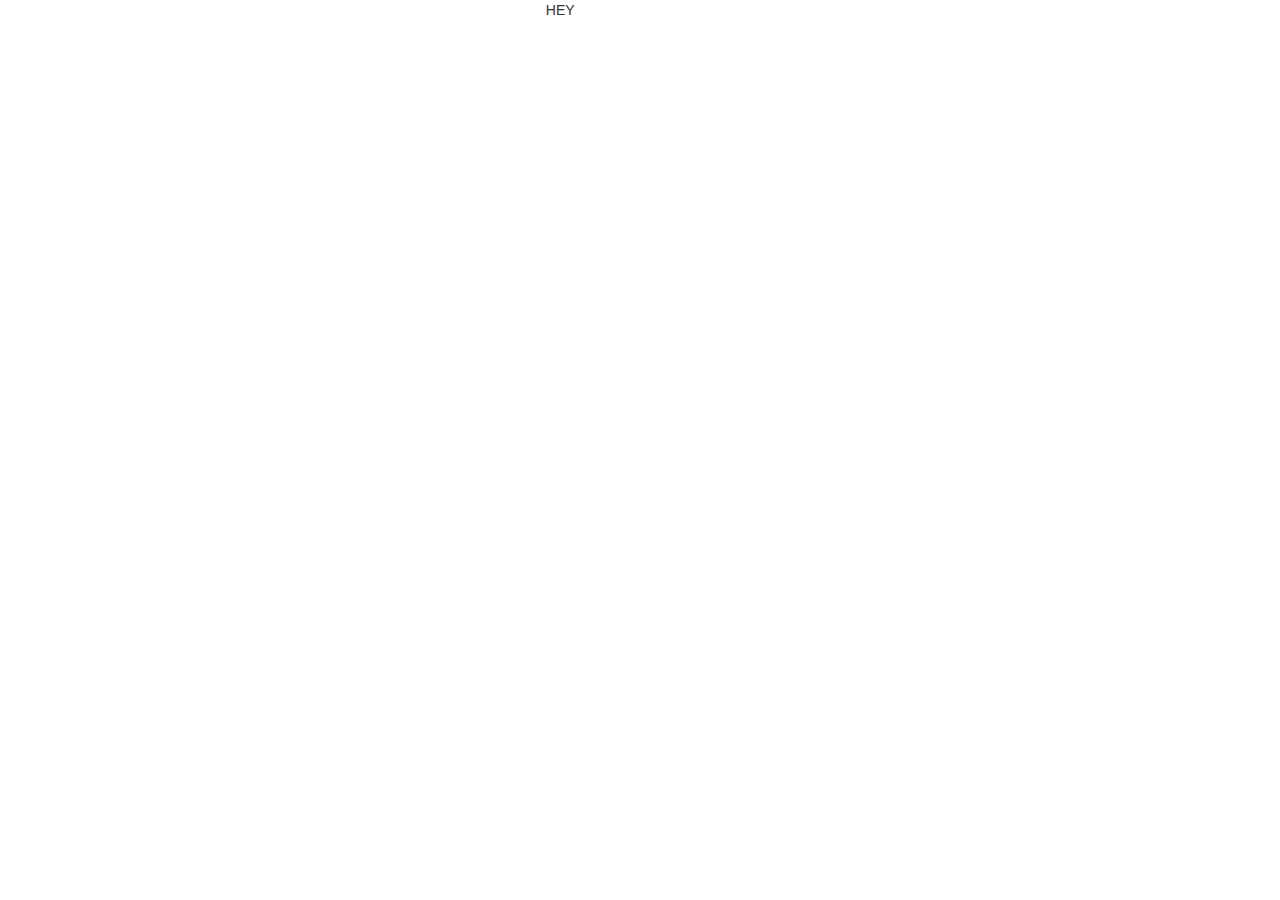
==== index.html @ 89e005dd "boot trappin" ====
<!DOCTYPE HTML>
<html>
		<head>

			<title>FH.3</title>

			<meta name="viewport" content="width=device-width, initial-scale=1">

			<meta charset="utf-8">

		<!-- CSS -->
			<link rel="stylesheet" type="text/css" href="css/styles.css">

		<!-- GOOGLE FONT -->
			

		<!-- JQUERY PLUG -->
			<script src="https://ajax.googleapis.com/ajax/libs/jquery/3.1.0/jquery.min.js">
			</script>

		<!-- CUSTOM SCRIPTS -->
			<script src="js/scripts.js"></script>

		<!-- BOOTSTRAP -->
				<!-- Latest compiled and minified CSS -->
				<link rel="stylesheet" href="https://maxcdn.bootstrapcdn.com/bootstrap/3.3.7/css/bootstrap.min.css" integrity="sha384-BVYiiSIFeK1dGmJRAkycuHAHRg32OmUcww7on3RYdg4Va+PmSTsz/K68vbdEjh4u" crossorigin="anonymous">

				<!-- Latest compiled and minified JavaScript -->
				<script src="https://maxcdn.bootstrapcdn.com/bootstrap/3.3.7/js/bootstrap.min.js" integrity="sha384-Tc5IQib027qvyjSMfHjOMaLkfuWVxZxUPnCJA7l2mCWNIpG9mGCD8wGNIcPD7Txa" crossorigin="anonymous"></script>


		</head>

	<body>
		<div class="nav row">
			<div class="col-md-4 col-md-offset-5">
				<p>HEY</p>
			</div>
		</div>

	</body>
</html>
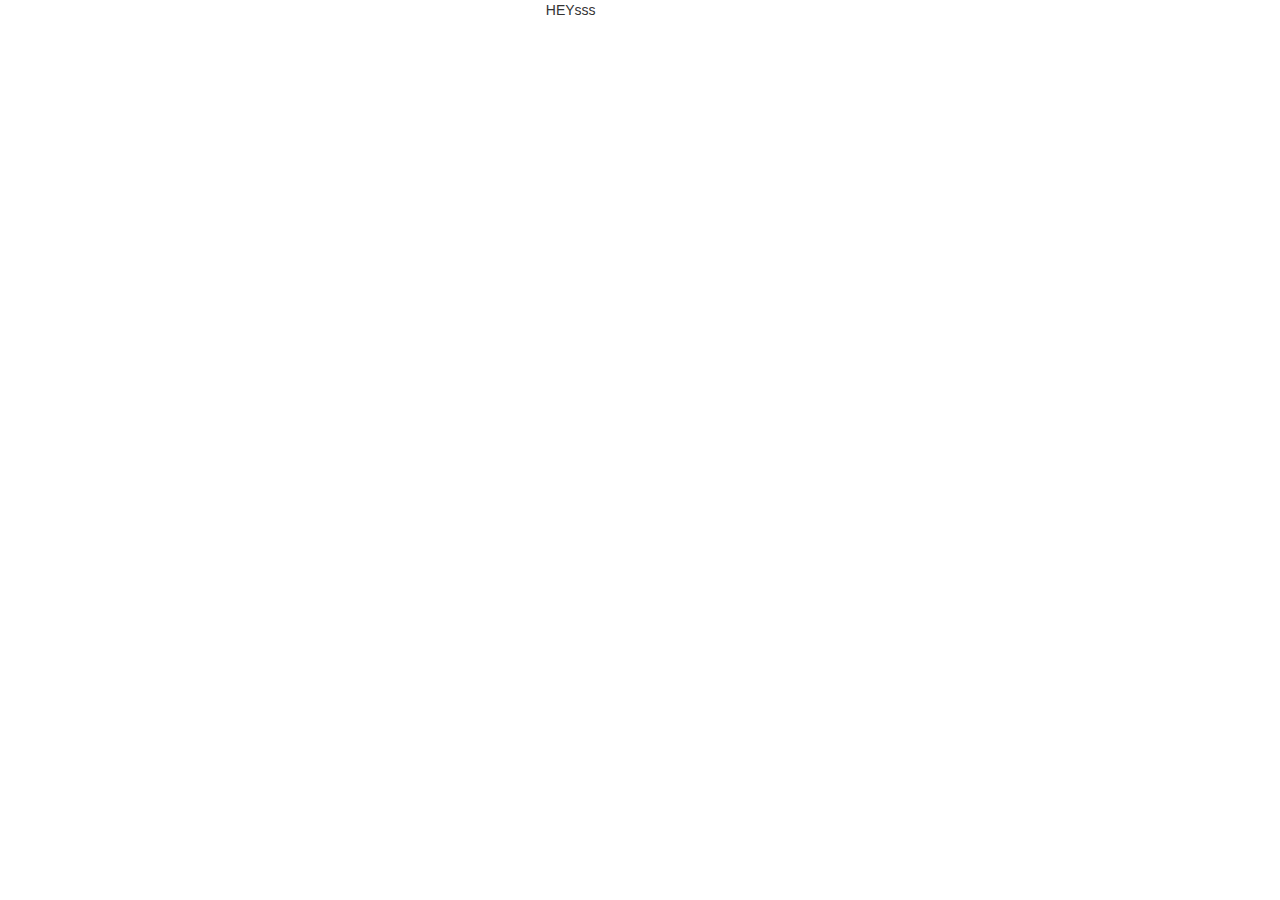
==== commit aad10963: "s" ====
--- a/index.html
+++ b/index.html
@@ -34,7 +34,7 @@
 	<body>
 		<div class="nav row">
 			<div class="col-md-4 col-md-offset-5">
-				<p>HEY</p>
+				<p>HEYsss</p>
 			</div>
 		</div>
 
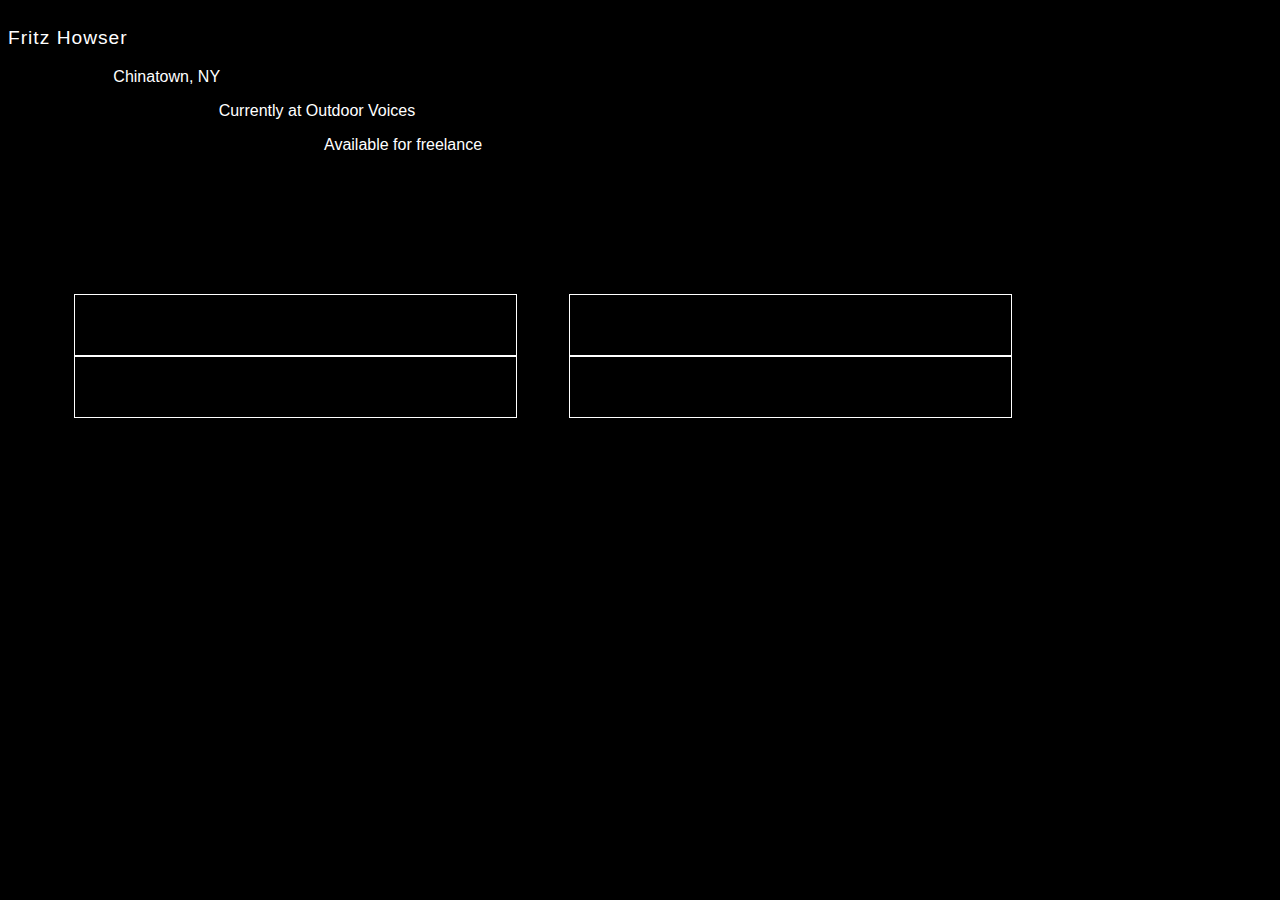
==== commit f514e8b0: "perpective" ====
--- a/index.html
+++ b/index.html
@@ -22,21 +22,57 @@
 			<script src="js/scripts.js"></script>
 
 		<!-- BOOTSTRAP -->
-				<!-- Latest compiled and minified CSS -->
-				<link rel="stylesheet" href="https://maxcdn.bootstrapcdn.com/bootstrap/3.3.7/css/bootstrap.min.css" integrity="sha384-BVYiiSIFeK1dGmJRAkycuHAHRg32OmUcww7on3RYdg4Va+PmSTsz/K68vbdEjh4u" crossorigin="anonymous">
-
-				<!-- Latest compiled and minified JavaScript -->
-				<script src="https://maxcdn.bootstrapcdn.com/bootstrap/3.3.7/js/bootstrap.min.js" integrity="sha384-Tc5IQib027qvyjSMfHjOMaLkfuWVxZxUPnCJA7l2mCWNIpG9mGCD8wGNIcPD7Txa" crossorigin="anonymous"></script>
-
+		<link rel="stylesheet" type="text/css" href="css/bootstrap.css">
 
 		</head>
 
 	<body>
-		<div class="nav row">
-			<div class="col-md-4 col-md-offset-5">
-				<p>HEYsss</p>
+	<div class="container-fluid">
+
+		<div class="row">
+			<div class=" me col-xs-offset-0">
+				<p>
+					Fritz Howser
+				</p>
+			</div>
+
+			<div class="col-xs-offset-1">
+				<p>
+					Chinatown, NY
+				</p>
+			</div>
+
+			<div class="col-xs-offset-2">
+				<p>
+					Currently at <a href="https://www.outdoorvoices.com/" target="blank">Outdoor Voices</a>
+				</p>
+			</div>
+
+			<div class="col-xs-offset-3">
+				<p>
+					Available for freelance
+				</p>
 			</div>
 		</div>
 
+			<div class="selected row col-xs-12">
+				<div class="one col-xs-4 col-xs-offset-1-2">
+
+				</div>
+
+				<div class="one two col-xs-4 col-xs-offset-1-2">
+
+				</div>
+
+				<div class="one two col-xs-4 col-xs-offset-1-2">
+
+				</div>
+
+				<div class="one two col-xs-4 col-xs-offset-1-2">
+
+				</div>
+			</div>
+	</div>
+
 	</body>
 </html>--- a/css/styles.css
+++ b/css/styles.css
@@ -0,0 +1,70 @@
+html{
+	font-family: sans-serif;
+	font-size: 16px;
+}
+
+body{
+	background-color: #000000;
+	color:white;
+}
+
+a{
+	color:white;
+	text-decoration: none;
+}
+
+.me{
+	font-size: 1.2rem;
+	letter-spacing: 1px
+}
+
+.selected{
+	margin-top: 10%;
+	-webkit-perspective: 150px; /* Chrome, Safari, Opera  */
+    perspective: 150px;
+}
+
+@keyframes one {
+    50%{margin-top:-5px;
+    -webkit-transform: rotateX(45deg); /* Chrome, Safari, Opera  */
+    transform: rotateX(45deg);}
+
+    100%{margin-top:0px;
+    	-webkit-transform: rotateX(0deg); /* Chrome, Safari, Opera  */
+    	transform: rotateX(0deg);
+    }
+}
+
+.one {
+	border: 1px solid white;
+	height:60px;
+	padding: 0 auto;
+
+	-webkit-transform: rotateX(0deg); /* Chrome, Safari, Opera  */
+    transform: rotateX(0deg);
+
+	animation-name: one;
+	animation-duration: 3s;
+    animation-iteration-count: infinite;
+    animation-timing-function: linear;
+}
+
+@keyframes two {
+    50%{margin-top:5px;
+    	-webkit-transform: rotateX(45deg); /* Chrome, Safari, Opera  */
+    	transform: rotateX(45deg);
+    }
+    
+    100%{margin-top:0px;
+    -webkit-transform: rotateX(0deg); /* Chrome, Safari, Opera  */
+    transform: rotateX(0deg);}
+}
+
+.two{
+	margin-top: 0px;
+
+	animation-name: two;
+	animation-duration: 3s;
+    animation-iteration-count: infinite;
+    animation-timing-function: linear;
+}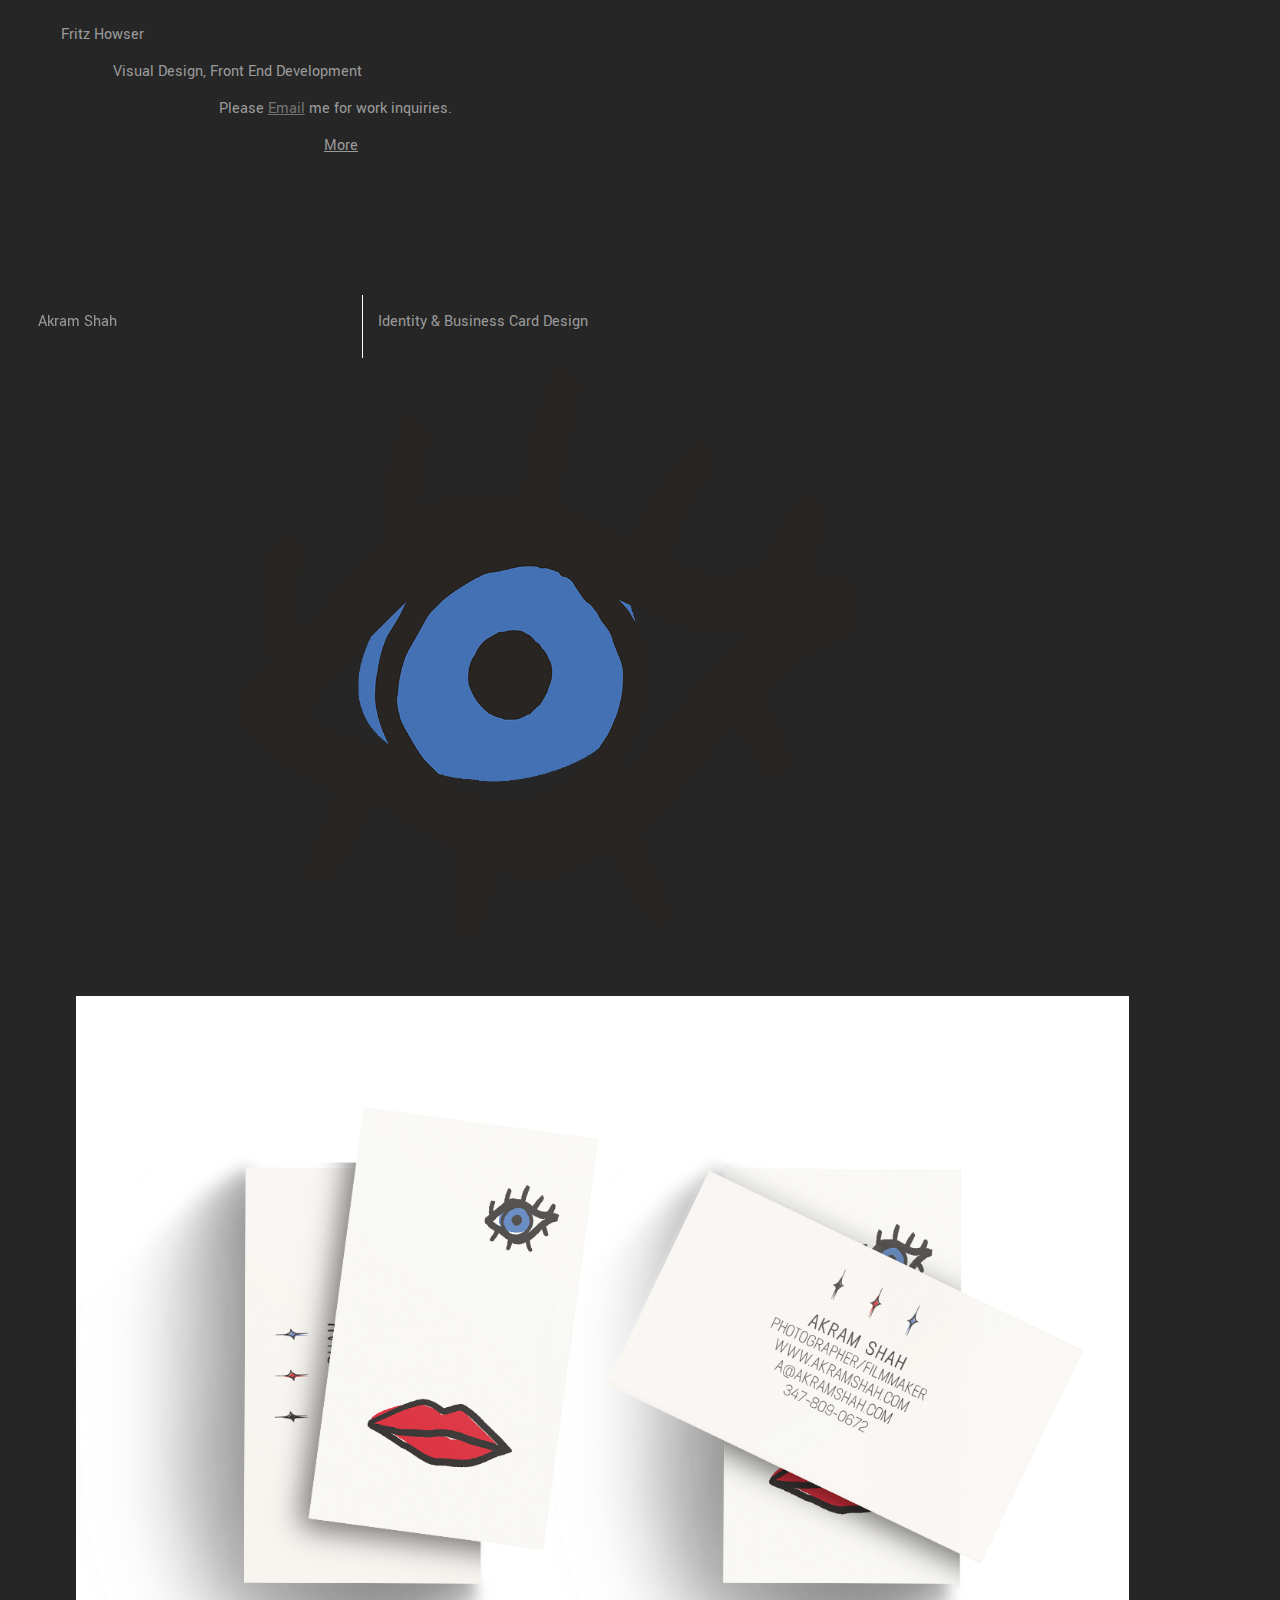
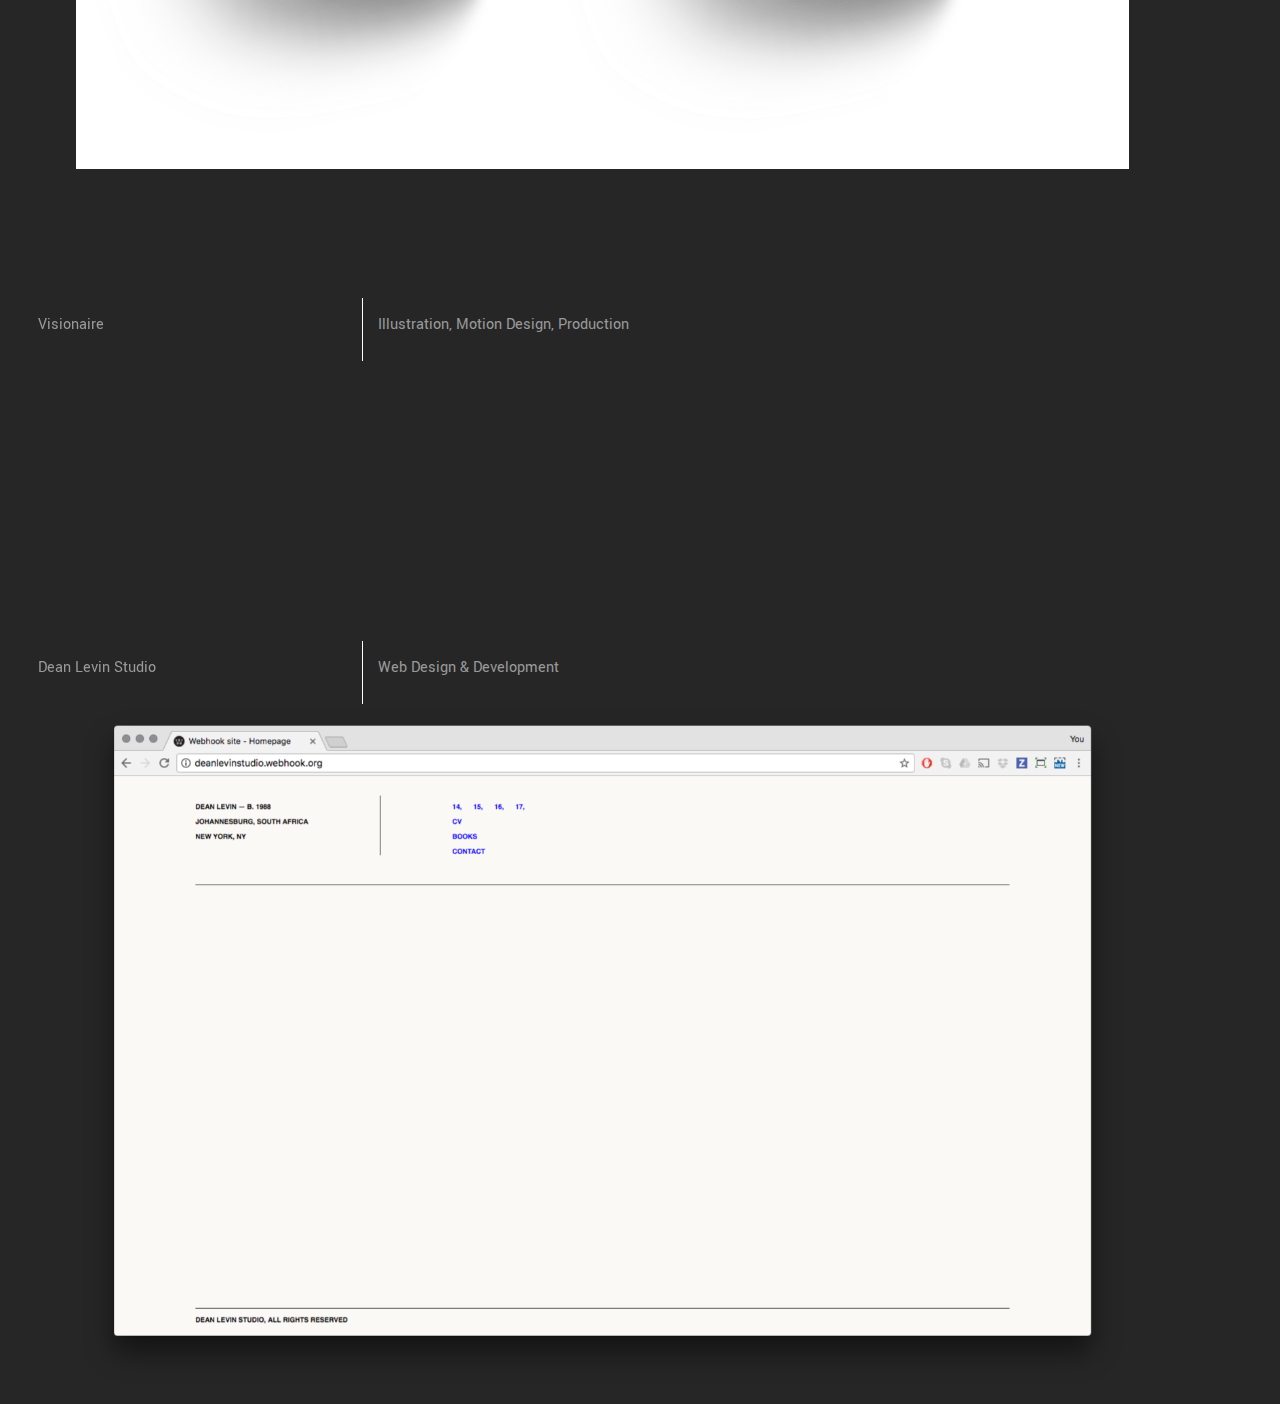
==== commit d776eecd: "website 3 content" ====
--- a/index.html
+++ b/index.html
@@ -24,13 +24,15 @@
 		<!-- BOOTSTRAP -->
 		<link rel="stylesheet" type="text/css" href="css/bootstrap.css">
 
+		<link href="https://fonts.googleapis.com/css?family=Yantramanav:400,700" rel="stylesheet">
+
 		</head>
 
 	<body>
 	<div class="container-fluid">
 
 		<div class="row">
-			<div class=" me col-xs-offset-0">
+			<div class=" me col-xs-offset-1-2">
 				<p>
 					Fritz Howser
 				</p>
@@ -38,39 +40,110 @@
 
 			<div class="col-xs-offset-1">
 				<p>
-					Chinatown, NY
+					Visual Design, Front End Development
 				</p>
 			</div>
 
 			<div class="col-xs-offset-2">
 				<p>
-					Currently at <a href="https://www.outdoorvoices.com/" target="blank">Outdoor Voices</a>
+					Please <a style="text-decoration:underline" href="mailto:fritzcharleshowser@gmail.com"> Email</a> me for work inquiries.
 				</p>
 			</div>
 
 			<div class="col-xs-offset-3">
-				<p>
-					Available for freelance
+				<p class="skillsb" style="text-decoration:underline" >
+					More
 				</p>
+				<p class="skills">
+					<br>Adobe Photoshop
+					<br>Adobe Illustrator
+					<br>Adobe InDesign
+					<br>Adobe AfterEffects
+					<br>Adobe Premier
+					<br>Adobe Lightroom
+					<br>HTML
+					<br>CSS
+					<br>JQuery
+					<br>Processing
+					<br>Webhook
+					<br>Shopify
+					<br>Wordpress
+					<br>Boostrap
+					<br>Painting
+					<br>illustration
+					<br>sculpture
+					<br>Silk Screen
+					<br>Book Making
+					<br>Digital Photogtaphy
+					<br>Film Photography
+					<br>B&W Film Processing
+					<br>Painting
+					<br>Video Production
+					<br>Video Editing
+					<br>Research
+					<br>Build/Installation
+				</p>	
 			</div>
 		</div>
 
 			<div class="selected row col-xs-12">
-				<div class="one col-xs-4 col-xs-offset-1-2">
-
+				<div class="one col-xs-3 col-xs-offset-0">
+					<p>Akram Shah</p>
 				</div>
 
-				<div class="one two col-xs-4 col-xs-offset-1-2">
+				<div class="col-xs-6">
+					<p>
+						Identity & Business Card Design
+					</p>
+				</div>
+			</div>
 
+			<div class="row">
+				<div class="two col-xs-6 col-xs-offset-2">
+					<img src="img/akram/akram.gif">
+				</div>
+				<div class="two col-xs-10 col-xs-offset-1-2">
+					<img src="img/akram/1.png">
 				</div>
 
-				<div class="one two col-xs-4 col-xs-offset-1-2">
+			</div>
 
+			<div class="selected row col-xs-12">
+				<div class="one col-xs-3 col-xs-offset-0">
+					<p>Visionaire</p>
 				</div>
 
-				<div class="one two col-xs-4 col-xs-offset-1-2">
+				<div class="col-xs-6">
+					<p>
+						Illustration, Motion Design, Production
+					</p>
+				</div>
+			</div>
 
+			<div class="row">
+				<div class="two col-xs-10 col-xs-offset-1-2">
+					<iframe src="https://player.vimeo.com/video/226491964"  frameborder="0" webkitallowfullscreen mozallowfullscreen allowfullscreen></iframe>
 				</div>
+
+			</div>
+
+			<div class="selected row col-xs-12">
+				<div class="one col-xs-3 col-xs-offset-0">
+					<p>Dean Levin Studio</p>
+				</div>
+
+				<div class="col-xs-6">
+					<p>
+						Web Design & Development
+					</p>
+				</div>
+			</div>
+
+			<div class="row">
+				<div class="two col-xs-10 col-xs-offset-1-2">
+					<img src="img/dls/1.png">
+				</div>
+
 			</div>
 	</div>
 
--- a/css/styles.css
+++ b/css/styles.css
@@ -1,21 +1,25 @@
 html{
-	font-family: sans-serif;
+	font-family: 'Yantramanav', sans-serif;
 	font-size: 16px;
 }
 
 body{
-	background-color: #000000;
-	color:white;
+	background-color: #262626;
+    color:#999999;
+	
 }
 
 a{
-	color:white;
+	color:#727272;
 	text-decoration: none;
 }
 
+img{
+	width:100%;
+	height:100%;
+}
+
 .me{
-	font-size: 1.2rem;
-	letter-spacing: 1px
 }
 
 .selected{
@@ -24,37 +28,49 @@
     perspective: 150px;
 }
 
+.skills{
+	display:none;
+	line-height: 1.5rem;
+}
+
 @keyframes one {
-    50%{margin-top:-5px;
-    -webkit-transform: rotateX(45deg); /* Chrome, Safari, Opera  */
-    transform: rotateX(45deg);}
+    33%{
+    	-webkit-transform: rotateX(-30deg); /* Chrome, Safari, Opera  */
+    	transform: rotateX(-30deg);
+    }
 
-    100%{margin-top:0px;
+    66%{
+    	-webkit-transform: rotateX(0deg); /* Chrome, Safari, Opera  */
+    	transform: rotateX(0deg);
+    }
+
+    100%{
     	-webkit-transform: rotateX(0deg); /* Chrome, Safari, Opera  */
     	transform: rotateX(0deg);
     }
 }
 
 .one {
-	border: 1px solid white;
-	height:60px;
+	border-right: 1px solid white;
+	height:auto;
 	padding: 0 auto;
+    padding-bottom: 10px;
 
 	-webkit-transform: rotateX(0deg); /* Chrome, Safari, Opera  */
     transform: rotateX(0deg);
 
 	animation-name: one;
-	animation-duration: 3s;
+	animation-duration:5s;
     animation-iteration-count: infinite;
     animation-timing-function: linear;
 }
 
 @keyframes two {
-    50%{margin-top:5px;
-    	-webkit-transform: rotateX(45deg); /* Chrome, Safari, Opera  */
-    	transform: rotateX(45deg);
+    50%{margin-top:20px;
+    	-webkit-transform: rotateX(5deg); /* Chrome, Safari, Opera  */
+    	transform: rotateX(5deg);
     }
-    
+
     100%{margin-top:0px;
     -webkit-transform: rotateX(0deg); /* Chrome, Safari, Opera  */
     transform: rotateX(0deg);}
@@ -62,9 +78,10 @@
 
 .two{
 	margin-top: 0px;
-
+/*
 	animation-name: two;
 	animation-duration: 3s;
     animation-iteration-count: infinite;
     animation-timing-function: linear;
+*/
 }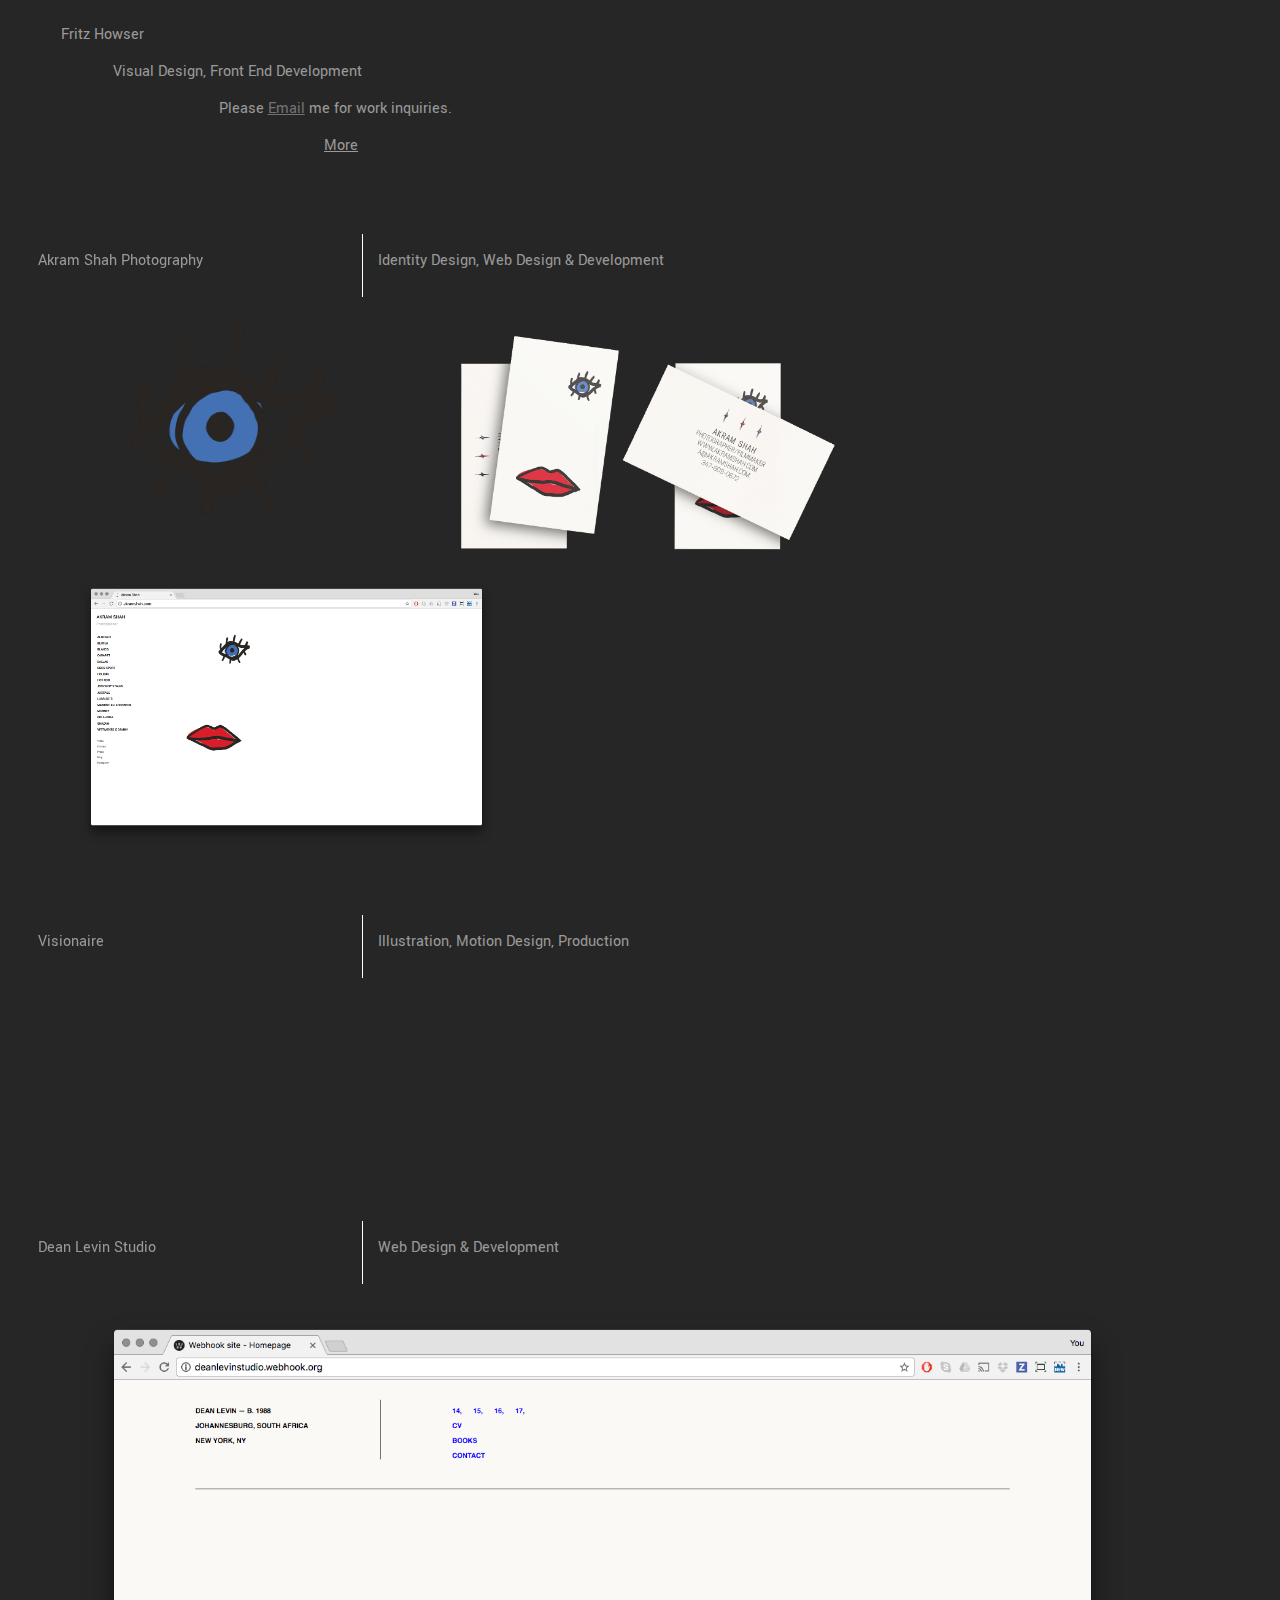
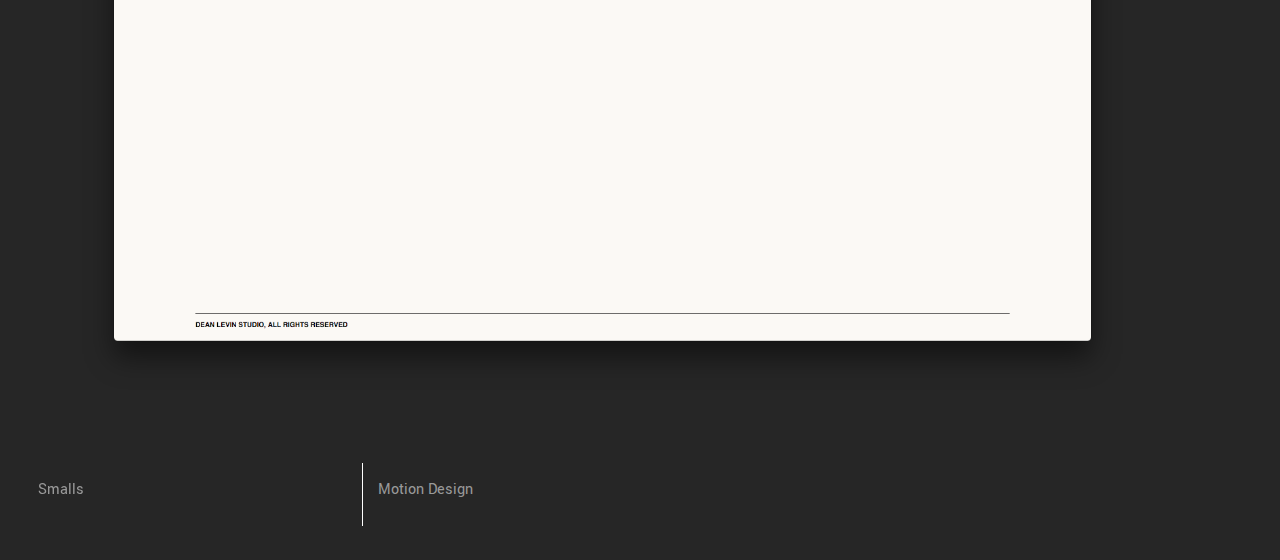
==== commit cda9dca6: "s" ====
--- a/index.html
+++ b/index.html
@@ -20,6 +20,7 @@
 
 		<!-- CUSTOM SCRIPTS -->
 			<script src="js/scripts.js"></script>
+			<script src="js/bodymovin.js"></script>
 
 		<!-- BOOTSTRAP -->
 		<link rel="stylesheet" type="text/css" href="css/bootstrap.css">
@@ -88,27 +89,30 @@
 
 			<div class="selected row col-xs-12">
 				<div class="one col-xs-3 col-xs-offset-0">
-					<p>Akram Shah</p>
+					<p>Akram Shah Photography</p>
 				</div>
 
 				<div class="col-xs-6">
 					<p>
-						Identity & Business Card Design
+						Identity Design, Web Design & Development
 					</p>
 				</div>
 			</div>
 
 			<div class="row">
-				<div class="two col-xs-6 col-xs-offset-2">
+				<div class="two col-xs-6 col-xs-offset-2 col-md-2 col-md-offset-1">
 					<img src="img/akram/akram.gif">
 				</div>
-				<div class="two col-xs-10 col-xs-offset-1-2">
+				<div class="two col-xs-10 col-xs-offset-1-2 col-md-4">
 					<img src="img/akram/1.png">
+				</div>
+				<div class="two col-xs-10 col-xs-offset-1-2 col-md-4">
+					<img src="img/akram/Akram_Screenshot_1.png">
 				</div>
 
 			</div>
 
-			<div class="selected row col-xs-12">
+			<div class="selected  row col-xs-12">
 				<div class="one col-xs-3 col-xs-offset-0">
 					<p>Visionaire</p>
 				</div>
@@ -145,6 +149,32 @@
 				</div>
 
 			</div>
+
+			<div class="selected row col-xs-12">
+				<div class="one col-xs-3 col-xs-offset-0">
+					<p>Smalls</p>
+				</div>
+
+				<div class="col-xs-6">
+					<p>
+						Motion Design
+					</p>
+				</div>
+			</div>
+
+			<div class="row">
+				<div class="two col-xs-10 col-xs-offset-1-2">
+					<div id="smalls1" class="col-xs-4 col-xs-offset-1">
+
+					</div>
+
+					<div id="smalls2" class="col-xs-4 col-xs-offset-1">
+
+					</div>
+
+				</div>
+
+			</div>
 	</div>
 
 	</body>
--- a/css/styles.css
+++ b/css/styles.css
@@ -23,7 +23,8 @@
 }
 
 .selected{
-	margin-top: 10%;
+	margin-top: 5%;
+    padding-bottom: 2%;
 	-webkit-perspective: 150px; /* Chrome, Safari, Opera  */
     perspective: 150px;
 }
@@ -32,6 +33,8 @@
 	display:none;
 	line-height: 1.5rem;
 }
+
+
 
 @keyframes one {
     33%{
@@ -84,4 +87,16 @@
     animation-iteration-count: infinite;
     animation-timing-function: linear;
 */
-}+
+}
+
+#smalls1{
+    width: 100%;
+    height: 100%;
+}
+
+#smalls2{
+    width: 100%;
+    height: 100%;
+}
+
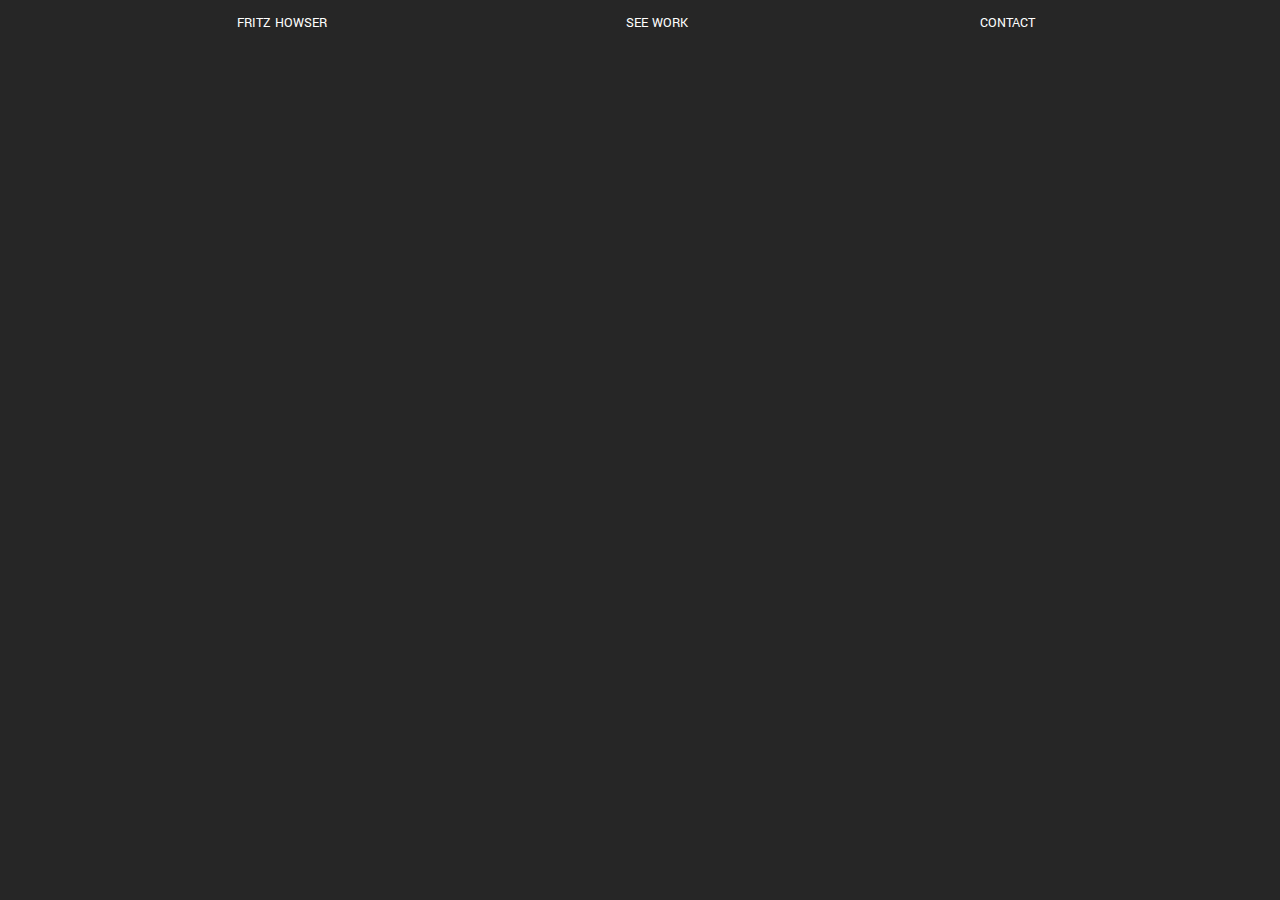
==== commit 294c4371: "new design pre slider" ====
--- a/index.html
+++ b/index.html
@@ -10,9 +10,7 @@
 
 		<!-- CSS -->
 			<link rel="stylesheet" type="text/css" href="css/styles.css">
-
-		<!-- GOOGLE FONT -->
-			
+			<link rel="stylesheet" type="text/css" href="slick/slick.css"/>
 
 		<!-- JQUERY PLUG -->
 			<script src="https://ajax.googleapis.com/ajax/libs/jquery/3.1.0/jquery.min.js">
@@ -25,157 +23,60 @@
 		<!-- BOOTSTRAP -->
 		<link rel="stylesheet" type="text/css" href="css/bootstrap.css">
 
+		<!-- GOOGLE FONT -->
 		<link href="https://fonts.googleapis.com/css?family=Yantramanav:400,700" rel="stylesheet">
+				
 
 		</head>
 
 	<body>
-	<div class="container-fluid">
-
-		<div class="row">
-			<div class=" me col-xs-offset-1-2">
+		<div class="container">
+			<div class="me col-md-3">
 				<p>
-					Fritz Howser
+					FRITZ HOWSER
 				</p>
 			</div>
 
-			<div class="col-xs-offset-1">
+			<div class="workbutton col-md-3">
+				<a href="work.html">
+					<p>
+						SEE WORK
+					</p>
+				</a>
+			</div>
+
+			<div class="contactbutton col-md-3">
 				<p>
-					Visual Design, Front End Development
+					<a href="mailto:fritzcharleshowser@gmail.com"> 
+					CONTACT
+					</a>
+				</p>
+			</div>	
+		</div>
+<!--DESKTOP INDEX-->
+		<div class="desktop_container">
+			<div class="desktop_me col-md-3 col-md-offset-1">
+				<p>
+					FRITZ HOWSER
 				</p>
 			</div>
 
-			<div class="col-xs-offset-2">
-				<p>
-					Please <a style="text-decoration:underline" href="mailto:fritzcharleshowser@gmail.com"> Email</a> me for work inquiries.
-				</p>
+			<div class="desktop_workbutton col-md-3">
+				<a href="work.html">
+					<p>
+						SEE WORK
+					</p>
+				</a>
 			</div>
 
-			<div class="col-xs-offset-3">
-				<p class="skillsb" style="text-decoration:underline" >
-					More
+			<div class="desktop_contactbutton col-md-3">
+				<p>
+					<a href="mailto:fritzcharleshowser@gmail.com"> 
+					CONTACT
+					</a>
 				</p>
-				<p class="skills">
-					<br>Adobe Photoshop
-					<br>Adobe Illustrator
-					<br>Adobe InDesign
-					<br>Adobe AfterEffects
-					<br>Adobe Premier
-					<br>Adobe Lightroom
-					<br>HTML
-					<br>CSS
-					<br>JQuery
-					<br>Processing
-					<br>Webhook
-					<br>Shopify
-					<br>Wordpress
-					<br>Boostrap
-					<br>Painting
-					<br>illustration
-					<br>sculpture
-					<br>Silk Screen
-					<br>Book Making
-					<br>Digital Photogtaphy
-					<br>Film Photography
-					<br>B&W Film Processing
-					<br>Painting
-					<br>Video Production
-					<br>Video Editing
-					<br>Research
-					<br>Build/Installation
-				</p>	
-			</div>
+			</div>	
 		</div>
-
-			<div class="selected row col-xs-12">
-				<div class="one col-xs-3 col-xs-offset-0">
-					<p>Akram Shah Photography</p>
-				</div>
-
-				<div class="col-xs-6">
-					<p>
-						Identity Design, Web Design & Development
-					</p>
-				</div>
-			</div>
-
-			<div class="row">
-				<div class="two col-xs-6 col-xs-offset-2 col-md-2 col-md-offset-1">
-					<img src="img/akram/akram.gif">
-				</div>
-				<div class="two col-xs-10 col-xs-offset-1-2 col-md-4">
-					<img src="img/akram/1.png">
-				</div>
-				<div class="two col-xs-10 col-xs-offset-1-2 col-md-4">
-					<img src="img/akram/Akram_Screenshot_1.png">
-				</div>
-
-			</div>
-
-			<div class="selected  row col-xs-12">
-				<div class="one col-xs-3 col-xs-offset-0">
-					<p>Visionaire</p>
-				</div>
-
-				<div class="col-xs-6">
-					<p>
-						Illustration, Motion Design, Production
-					</p>
-				</div>
-			</div>
-
-			<div class="row">
-				<div class="two col-xs-10 col-xs-offset-1-2">
-					<iframe src="https://player.vimeo.com/video/226491964"  frameborder="0" webkitallowfullscreen mozallowfullscreen allowfullscreen></iframe>
-				</div>
-
-			</div>
-
-			<div class="selected row col-xs-12">
-				<div class="one col-xs-3 col-xs-offset-0">
-					<p>Dean Levin Studio</p>
-				</div>
-
-				<div class="col-xs-6">
-					<p>
-						Web Design & Development
-					</p>
-				</div>
-			</div>
-
-			<div class="row">
-				<div class="two col-xs-10 col-xs-offset-1-2">
-					<img src="img/dls/1.png">
-				</div>
-
-			</div>
-
-			<div class="selected row col-xs-12">
-				<div class="one col-xs-3 col-xs-offset-0">
-					<p>Smalls</p>
-				</div>
-
-				<div class="col-xs-6">
-					<p>
-						Motion Design
-					</p>
-				</div>
-			</div>
-
-			<div class="row">
-				<div class="two col-xs-10 col-xs-offset-1-2">
-					<div id="smalls1" class="col-xs-4 col-xs-offset-1">
-
-					</div>
-
-					<div id="smalls2" class="col-xs-4 col-xs-offset-1">
-
-					</div>
-
-				</div>
-
-			</div>
-	</div>
-
+<!-- END DESKTOP INDEX -->
 	</body>
 </html>--- a/css/styles.css
+++ b/css/styles.css
@@ -1,17 +1,69 @@
+/* http://meyerweb.com/eric/tools/css/reset/ 
+   v2.0 | 20110126
+   License: none (public domain)
+*/
+
+html, body, div, span, applet, object, iframe,
+h1, h2, h3, h4, h5, h6, p, blockquote, pre,
+a, abbr, acronym, address, big, cite, code,
+del, dfn, em, img, ins, kbd, q, s, samp,
+small, strike, strong, sub, sup, tt, var,
+b, u, i, center,
+dl, dt, dd, ol, ul, li,
+fieldset, form, label, legend,
+table, caption, tbody, tfoot, thead, tr, th, td,
+article, aside, canvas, details, embed, 
+figure, figcaption, footer, header, hgroup, 
+menu, nav, output, ruby, section, summary,
+time, mark, audio, video {
+    padding: 0;
+    border: 0;
+    font-size: 100%;xs
+    font: inherit;
+    vertical-align: baseline;
+}
+/* HTML5 display-role reset for older browsers */
+article, aside, details, figcaption, figure, 
+footer, header, hgroup, menu, nav, section {
+    display: block;
+}
+
+body {
+    background-color: #262626;
+    color:#999999;
+    cursor: pointer;
+    margin:0 auto;
+
+}
+ol, ul {
+    list-style: none;
+}
+blockquote, q {
+    quotes: none;
+}
+blockquote:before, blockquote:after,
+q:before, q:after {
+    content: '';
+    content: none;
+}
+table {
+    border-collapse: collapse;
+    border-spacing: 0;
+}
+
 html{
-	font-family: 'Yantramanav', sans-serif;
-	font-size: 16px;
-}
-
-body{
-	background-color: #262626;
+	font-family: 'Yantramanav', 'Helvetica', sans-serif;
+	font-size: 14px;
+}
+
+a{
+    color:white;
+	text-decoration: none;
+}
+
+a:visited{
     color:#999999;
-	
-}
-
-a{
-	color:#727272;
-	text-decoration: none;
+    text-decoration: none;
 }
 
 img{
@@ -19,84 +71,191 @@
 	height:100%;
 }
 
+p{
+    color:white;
+}
+
+/* DESKTOP INDEX CSS */
+.container{
+    width:100%;
+    height:100%;
+    font-size:1.2rem;
+    letter-spacing: 5px;
+
+}
+
+    @media only screen and (min-width: 1024px){
+        .container{
+               display:none;
+            }
+    }
+
+
 .me{
-}
-
-.selected{
-	margin-top: 5%;
-    padding-bottom: 2%;
-	-webkit-perspective: 150px; /* Chrome, Safari, Opera  */
-    perspective: 150px;
-}
-
-.skills{
-	display:none;
-	line-height: 1.5rem;
-}
-
-
-
-@keyframes one {
-    33%{
-    	-webkit-transform: rotateX(-30deg); /* Chrome, Safari, Opera  */
-    	transform: rotateX(-30deg);
-    }
-
-    66%{
-    	-webkit-transform: rotateX(0deg); /* Chrome, Safari, Opera  */
-    	transform: rotateX(0deg);
-    }
-
-    100%{
-    	-webkit-transform: rotateX(0deg); /* Chrome, Safari, Opera  */
-    	transform: rotateX(0deg);
-    }
-}
-
-.one {
-	border-right: 1px solid white;
-	height:auto;
-	padding: 0 auto;
-    padding-bottom: 10px;
-
-	-webkit-transform: rotateX(0deg); /* Chrome, Safari, Opera  */
-    transform: rotateX(0deg);
-
-	animation-name: one;
-	animation-duration:5s;
-    animation-iteration-count: infinite;
-    animation-timing-function: linear;
-}
-
-@keyframes two {
-    50%{margin-top:20px;
-    	-webkit-transform: rotateX(5deg); /* Chrome, Safari, Opera  */
-    	transform: rotateX(5deg);
-    }
-
-    100%{margin-top:0px;
-    -webkit-transform: rotateX(0deg); /* Chrome, Safari, Opera  */
-    transform: rotateX(0deg);}
-}
-
-.two{
-	margin-top: 0px;
-/*
-	animation-name: two;
-	animation-duration: 3s;
-    animation-iteration-count: infinite;
-    animation-timing-function: linear;
-*/
-
-}
-
-#smalls1{
-    width: 100%;
-    height: 100%;
-}
-
-#smalls2{
-    width: 100%;
-    height: 100%;
-}
-
+    margin:5%;
+    margin-bottom: 0;
+    padding-top: 19%;
+    padding-bottom: 19%;
+    padding-left: 5%;
+
+}
+
+    @media only screen and (min-width: 414px){
+        .me{
+                padding-top: 18%;
+                padding-bottom: 20%;
+            }
+    }
+
+    @media only screen and (min-width: 768px){
+        .me{
+                margin-top:5%;
+                padding-top: 14%;
+                padding-bottom: 16%;
+            }
+    }
+
+    @media only screen and (min-width: 1024px){
+        .me{
+                display:none;
+            }
+    }
+
+.workbutton{
+    margin:5%;
+    margin-bottom: 0;
+    padding-top: 19%;
+    padding-bottom: 19%;
+    padding-left: 5%;
+
+}   
+     @media only screen and (min-width: 414px){
+        .workbutton{
+                padding-top: 20%;
+                padding-bottom: 20%;
+            }
+    }
+
+     @media only screen and (min-width: 768px){
+        .workbutton{
+                padding-top: 15%;
+                padding-bottom: 16%;
+            }
+    }
+
+    @media only screen and (min-width: 1024px){
+        .workbutton{
+                display:none;
+            }
+    }
+
+.contactbutton{
+    margin:5%;
+    padding-top: 19%;
+    padding-bottom: 19%;
+    padding-left: 5%;
+
+}
+
+    @media only screen and (min-width: 414px){
+        .contactbutton{
+                padding-top: 20%;
+                padding-bottom: 20%;
+            }
+    }
+
+    @media only screen and (min-width: 768px){
+        .contactbutton{
+                padding-top: 15%;
+                padding-bottom: 16%;
+            }
+    }
+
+    @media only screen and (min-width: 1024px){
+        .contactbutton{
+                display:none;
+            }
+    }
+/* END MOBILE INDEX CSS */
+
+/* DESKTOP INDEX CSS */
+
+.desktop_container{
+    text-align: center;
+}
+
+    @media only screen and (max-width: 1023px){
+        .desktop_container{
+                display:none;
+            }
+    }
+
+.desktop_me{
+   
+}
+
+.desktop_workbutton{
+    margin-left: 2%;
+}
+
+.desktop_contact{
+    margin-left: 2%;
+}
+
+.worknav{
+    text-align: center;
+}
+
+/* END DESKTOP INDEX CSS */
+ 
+.work_me{
+
+} 
+
+.work_contactbutton{
+    margin: 0 auto;
+    margin-left: 1.5%;
+
+}
+
+    @media only screen and (max-width: 1023px){
+        .work_contactbutton{
+            margin-left: 0;
+            }
+    }
+
+.project{
+    margin: 0;
+
+}
+
+.project img{
+    width:80%;
+    margin-left: auto;
+    margin-right: auto;
+    display: block;
+
+}
+    @media only screen and (min-width: 1400px){
+        .project img{
+            width:70%;
+            }
+    }
+
+.projectinfo{
+
+}
+    @media only screen and (max-width: 1023px){
+        .projectinfo{
+            text-align: center
+            }
+    }
+
+    @media only screen and (min-width: 1023px){
+        .projectinfo{
+            margin-left: 2%;
+            }
+    }
+
+
+
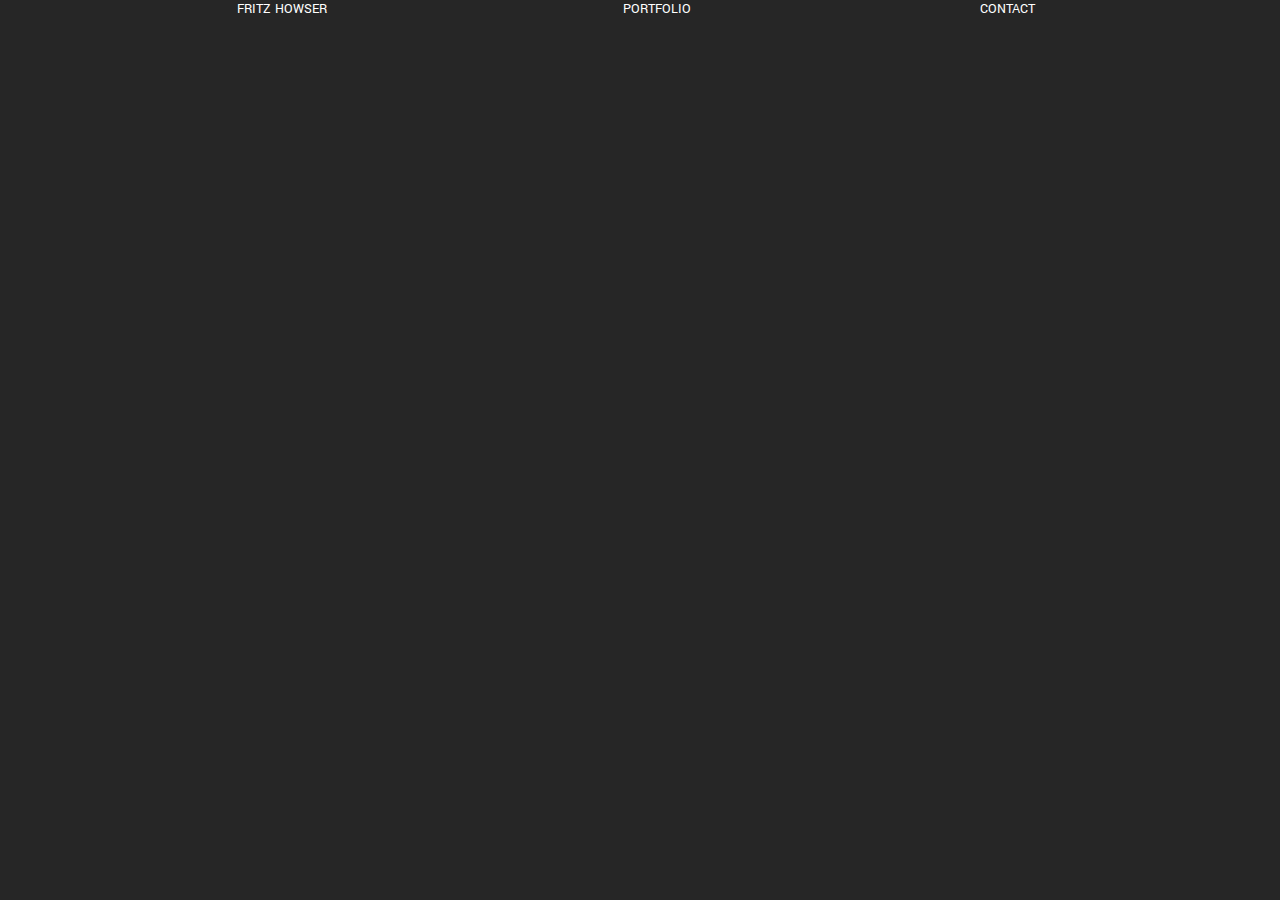
==== commit 5512d480: "photo links" ====
--- a/index.html
+++ b/index.html
@@ -2,7 +2,7 @@
 <html>
 		<head>
 
-			<title>FH.3</title>
+			<title>FH.WORK</title>
 
 			<meta name="viewport" content="width=device-width, initial-scale=1">
 
@@ -40,7 +40,7 @@
 			<div class="workbutton col-md-3">
 				<a href="work.html">
 					<p>
-						SEE WORK
+						PORTFOLIO
 					</p>
 				</a>
 			</div>
@@ -64,7 +64,7 @@
 			<div class="desktop_workbutton col-md-3">
 				<a href="work.html">
 					<p>
-						SEE WORK
+						PORTFOLIO
 					</p>
 				</a>
 			</div>
--- a/css/styles.css
+++ b/css/styles.css
@@ -16,6 +16,7 @@
 figure, figcaption, footer, header, hgroup, 
 menu, nav, output, ruby, section, summary,
 time, mark, audio, video {
+    margin: 0;
     padding: 0;
     border: 0;
     font-size: 100%;xs
@@ -92,28 +93,8 @@
 
 
 .me{
-    margin:5%;
-    margin-bottom: 0;
-    padding-top: 19%;
-    padding-bottom: 19%;
-    padding-left: 5%;
-
-}
-
-    @media only screen and (min-width: 414px){
-        .me{
-                padding-top: 18%;
-                padding-bottom: 20%;
-            }
-    }
-
-    @media only screen and (min-width: 768px){
-        .me{
-                margin-top:5%;
-                padding-top: 14%;
-                padding-bottom: 16%;
-            }
-    }
+    margin:10%;
+}
 
     @media only screen and (min-width: 1024px){
         .me{
@@ -122,26 +103,10 @@
     }
 
 .workbutton{
-    margin:5%;
-    margin-bottom: 0;
-    padding-top: 19%;
-    padding-bottom: 19%;
-    padding-left: 5%;
+    margin:10%;
+    margin-top:20%;
 
 }   
-     @media only screen and (min-width: 414px){
-        .workbutton{
-                padding-top: 20%;
-                padding-bottom: 20%;
-            }
-    }
-
-     @media only screen and (min-width: 768px){
-        .workbutton{
-                padding-top: 15%;
-                padding-bottom: 16%;
-            }
-    }
 
     @media only screen and (min-width: 1024px){
         .workbutton{
@@ -150,26 +115,10 @@
     }
 
 .contactbutton{
-    margin:5%;
-    padding-top: 19%;
-    padding-bottom: 19%;
-    padding-left: 5%;
-
-}
-
-    @media only screen and (min-width: 414px){
-        .contactbutton{
-                padding-top: 20%;
-                padding-bottom: 20%;
-            }
-    }
-
-    @media only screen and (min-width: 768px){
-        .contactbutton{
-                padding-top: 15%;
-                padding-bottom: 16%;
-            }
-    }
+    margin:10%;
+    margin-top:20%;
+
+}
 
     @media only screen and (min-width: 1024px){
         .contactbutton{
@@ -202,26 +151,133 @@
     margin-left: 2%;
 }
 
+/* END DESKTOP INDEX CSS */
+
 .worknav{
+    margin:0 auto;
+    width: 100%;
     text-align: center;
-}
-
-/* END DESKTOP INDEX CSS */
- 
+    margin-bottom:5%;
+    position: absolute;
+    z-index: 1000;
+}
+
+    @media only screen and (min-width: 1023px){
+        .worknav{
+            width: 100%;
+            margin-bottom: 5%;
+        }
+    }
+
 .work_me{
+    padding-top: 3%;
+    padding-bottom: 3%;
 
 } 
+    @media only screen and (min-width: 1023px){
+        .work_me{
+            padding-top: 0;
+            padding-bottom: 0;
+            }
+    }
 
 .work_contactbutton{
     margin: 0 auto;
-    margin-left: 1.5%;
-
-}
-
-    @media only screen and (max-width: 1023px){
+    margin-left: 0;
+    padding-top: 3%;
+    padding-bottom: 3%;
+
+}
+
+    @media only screen and (min-width: 1023px){
         .work_contactbutton{
             margin-left: 0;
-            }
+            padding-top: 0;
+            padding-bottom: 0;
+            }
+
+        .work_contactbutton p{
+            margin: 0 auto;
+            margin-left: 2.5%;
+            }
+    }
+
+
+.slider_controls{
+    top:10%;
+    
+}
+    @media only screen and (min-width: 1023px){
+        .slider_controls{
+        }
+    }
+
+.left{
+    margin: 0 auto;
+    padding-left:5%;
+    width:30%;
+    height: 40%;
+    float:left;
+    position: absolute;
+    top: 16%;
+    z-index:100;
+}
+    @media only screen and (min-width: 1023px){
+        .left{
+            width:10%;
+            height:10%;
+            position: absolute;
+            top: 6%;
+        }
+    }
+
+.left p{
+    font-size: .8rem;
+    letter-spacing: 1px;
+    text-decoration: underline;
+    
+}
+
+.right{
+    margin: 0 auto;
+    padding-right:5%;
+    width:30%;
+    height:40%;
+    right:0;
+    float:right;
+    text-align: right;
+    position: absolute;
+    top: 16%;
+    z-index:100;
+}
+    @media only screen and (min-width: 1023px){
+        .right{
+            width:10%;
+            height:10%;
+            position: absolute;
+            top: 6%;
+        }
+    }
+
+.right p{
+    font-size: .8rem;
+    letter-spacing: 1px;
+    text-decoration: underline;
+    
+}
+
+.work_container{
+    margin:0 auto;
+    padding-top: 25%;
+    position: relative;
+}
+
+    @media only screen and (min-width: 1023px){
+        .work_container{
+            margin-top: 0;
+            padding-top: 3%;
+            position: static;
+        }
     }
 
 .project{
@@ -229,11 +285,18 @@
 
 }
 
-.project img{
-    width:80%;
+.project_images{
+    margin:0 auto;
     margin-left: auto;
     margin-right: auto;
     display: block;
+}
+
+.project img{
+    width:90%;
+    margin-left: auto;
+    margin-right: auto;
+    display: block;
 
 }
     @media only screen and (min-width: 1400px){
@@ -243,8 +306,10 @@
     }
 
 .projectinfo{
-
-}
+    text-align: center;
+    line-height:1.3;
+}
+
     @media only screen and (max-width: 1023px){
         .projectinfo{
             text-align: center
@@ -257,5 +322,10 @@
             }
     }
 
-
-
+.projectinfo {
+    line-height:2rem;
+
+}
+
+
+
